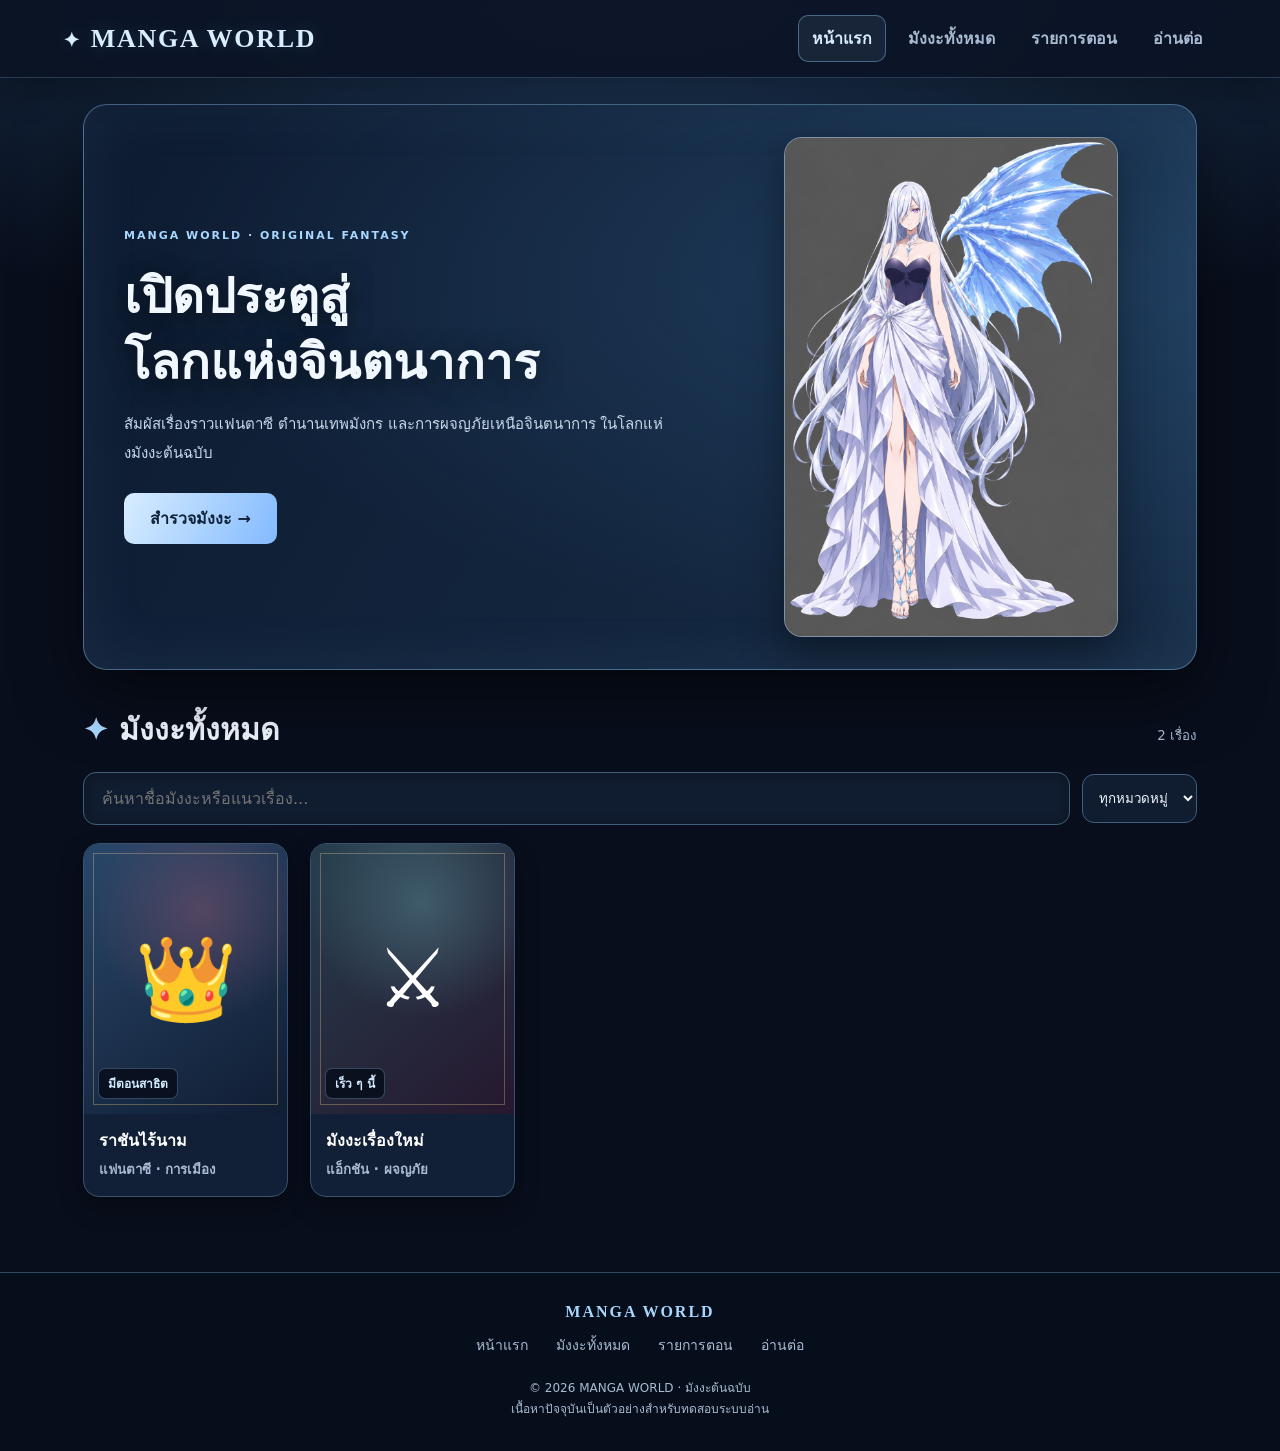
==== index.html @ 940ed39c "Apply ice dragon artwork and blue silver website theme" ====
<!doctype html>
<html lang="th"><head><meta charset="utf-8"><meta name="viewport" content="width=device-width, initial-scale=1"><meta name="theme-color" content="#080e1c"><meta name="description" content="MANGA WORLD — โลกแห่งมังงะต้นฉบับ อ่านมังงะแฟนตาซีออนไลน์"><title>MANGA WORLD | โลกแห่งมังงะ</title>
<style>
:root{color-scheme:dark;--bg:#080e1c;--surface:#111f34;--line:#344d68;--gold:#a8d7ff;--gold2:#6095cc;--text:#f0f7ff;--muted:#a9bbd1}*{box-sizing:border-box}html{scroll-behavior:smooth}body{margin:0;color:var(--text);font-family:system-ui,-apple-system,'Noto Sans Thai',sans-serif;background:radial-gradient(ellipse 90% 450px at 50% 0%,#213e60 0%,transparent 82%),var(--bg);min-height:100vh}button,input{font:inherit}button{cursor:pointer}button:disabled{opacity:.4;cursor:not-allowed;transform:none!important}button:focus-visible,input:focus-visible{outline:2px solid var(--gold);outline-offset:3px}.hide{display:none!important}
header{position:sticky;top:0;z-index:20;background:#0b1425ed;backdrop-filter:blur(18px);border-bottom:1px solid #698eb555;box-shadow:0 12px 32px #0005}header .inner{max-width:1190px;margin:auto;display:flex;align-items:center;justify-content:space-between;gap:12px;padding:15px 18px}.logo{color:#d9edff;font:900 clamp(19px,3vw,26px) Georgia,serif;letter-spacing:1.7px;white-space:nowrap;text-shadow:0 0 20px #80bdff33}.logo:before{content:'✦';font-size:.75em;margin-right:9px}header nav{display:flex;gap:8px}button,.btn{border:0;border-radius:10px;padding:11px 17px;font-weight:750;background:linear-gradient(115deg,#d8edff,#83baff);color:#10213a;transition:transform .2s,box-shadow .2s,border-color .2s}button:hover:not(:disabled){transform:translateY(-2px);box-shadow:0 9px 22px #0007}.secondary{background:#1a2c44;color:#e3f1ff;border:1px solid #466582}.ghost{background:transparent;color:#c9e8ff;border:1px solid #6c9cca}
main{max-width:1150px;margin:auto;padding:26px 18px 75px}.hero{position:relative;isolation:isolate;overflow:hidden;min-height:335px;border:1px solid #80b9ed66;border-radius:24px;padding:clamp(30px,6vw,70px);display:flex;flex-direction:column;align-items:flex-start;justify-content:center;background:radial-gradient(circle at 82% 40%,#467eae66,transparent 36%),linear-gradient(115deg,#0e1c30,#1b3450 65%,#0b1526);box-shadow:0 22px 65px #0008,inset 0 0 65px #91caff13;margin-bottom:36px}.hero:before{content:'ORIGINAL MANGA COLLECTION';font-size:11px;font-weight:850;letter-spacing:3px;color:var(--gold);margin-bottom:17px}.hero:after{content:'✧';position:absolute;right:7%;top:1%;font:300 clamp(160px,27vw,330px) Georgia,serif;color:#a7daff1b;z-index:-1}.hero h1{font:800 clamp(31px,5vw,51px)/1.25 Georgia,'Noto Serif Thai',serif;margin:0 0 14px;max-width:710px;text-shadow:0 4px 25px #0008}.hero p{max-width:550px;line-height:1.85;color:#c7d9ea;margin:0 0 22px}.hero button{padding:13px 26px}h2{font:750 clamp(23px,3vw,30px) Georgia,'Noto Serif Thai',serif;margin:0 0 19px}.section-heading:before{content:'✦';color:var(--gold);margin-right:11px}.muted,small{color:var(--muted)}.search{width:100%;padding:16px 18px;background:#101c2f;color:white;border:1px solid #405f7f;border-radius:13px;margin:0 0 24px;box-shadow:inset 0 1px 12px #0004}.search:focus{border-color:var(--gold)}.grid{display:grid;grid-template-columns:repeat(auto-fill,minmax(178px,1fr));gap:22px}.card{padding:0;text-align:left;background:#122037;border:1px solid #37536e;color:white;border-radius:16px;overflow:hidden;box-shadow:0 10px 25px #0005;transition:transform .22s,border-color .22s,box-shadow .22s}.card:hover{transform:translateY(-6px)!important;border-color:var(--gold);box-shadow:0 17px 38px #0009}.cover{aspect-ratio:3/4;position:relative;display:grid;place-items:center;background:radial-gradient(circle at 58% 25%,#85546e80,transparent 47%),linear-gradient(145deg,#29476a,#101d33);font-size:82px;overflow:hidden}.cover.alt{background:radial-gradient(circle at 55% 22%,#5b8b9777,transparent 48%),linear-gradient(140deg,#263e4d,#26182f)}.cover:after{content:'';position:absolute;inset:9px;border:1px solid #e9c88b55;pointer-events:none}.cover span{position:absolute;bottom:15px;left:14px;z-index:1;font-size:12px;background:#080e1cd9;color:#d0eaff;border:1px solid #89b9e055;padding:5px 9px;border-radius:7px}.card-info{padding:15px}.card-info b{display:block;margin-bottom:6px;font-size:16px;line-height:1.5}.card-info small{line-height:1.6}.back{margin-bottom:22px}.detail{display:grid;grid-template-columns:minmax(130px,240px) 1fr;gap:26px;align-items:start}.detail .cover{border-radius:16px;box-shadow:0 16px 40px #0008}.detail h1{font:800 clamp(23px,3vw,38px) Georgia,'Noto Serif Thai',serif;color:#d0eaff;margin:0 0 12px}.detail p{line-height:1.8}.chapters{margin-top:35px}.chapter{width:100%;display:flex;justify-content:space-between;align-items:center;text-align:left;gap:10px;padding:17px 19px;margin:10px 0;border:1px solid #385573;border-radius:12px;background:#132239;color:var(--text)}.chapter:hover{border-color:var(--gold);background:#203957}.reader-head{display:flex;gap:10px;align-items:center;justify-content:space-between;flex-wrap:wrap}.reader-head h1{font-size:clamp(18px,3vw,24px);margin:0}.reader-controls{display:flex;flex-wrap:wrap;gap:9px;margin:18px 0}.reader-controls button{flex:1;min-width:130px}.reader-controls button.active{background:linear-gradient(115deg,#d8edff,#83baff);color:#10213a}.reader-controls button:not(.active){background:#1b304c;color:#deeeff}.page-art{background:white;color:#16141c;max-width:720px;margin:12px auto;min-height:420px;aspect-ratio:3/4;position:relative;overflow:hidden;border-radius:3px;display:flex;flex-direction:column;justify-content:space-between;padding:22px;box-shadow:0 8px 24px #0007}.page-art .top{font-size:clamp(18px,4vw,31px);font-weight:900;border-bottom:5px solid #17141c;padding-bottom:10px}.page-art .scene{flex:1;margin:16px 0;border:5px solid #171720;background:repeating-linear-gradient(130deg,#f3f3f3,#f3f3f3 12px,#e7e7e7 13px,#e7e7e7 15px);display:grid;place-items:center;position:relative}.scene .symbol{font-size:clamp(75px,23vw,155px);filter:grayscale(1)}.bubble{background:white;border:3px solid #111;border-radius:50%;padding:12px 18px;text-align:center;max-width:85%;font-size:clamp(14px,3vw,20px);font-weight:700}.page-art .bottom{display:flex;justify-content:space-between;font-size:13px;font-weight:700}.page-nav{display:flex;gap:10px;justify-content:center;margin:18px auto;max-width:720px}.page-nav button{flex:1}.notice{background:#1c304b;border-left:3px solid var(--gold);padding:13px;border-radius:6px;margin:15px 0}.ad{border:1px dashed #3d5b7a;border-radius:12px;color:var(--muted);text-align:center;padding:23px;margin:35px 0;background:#0e1a2b}.empty{padding:28px;text-align:center;color:var(--muted)}footer{text-align:center;color:var(--muted);padding:30px 16px;border-top:1px solid #304963;background:#070e1b}
@media(max-width:600px){header .inner{padding:12px}.logo{letter-spacing:.3px}.logo:before{margin-right:4px}header nav{gap:5px}header nav button{padding:8px;font-size:12px}main{padding:18px 12px 55px}.hero{min-height:280px;padding:28px 22px;margin-bottom:29px}.hero:after{right:-7%;top:19%;font-size:180px}.grid{grid-template-columns:repeat(2,minmax(0,1fr));gap:12px}.cover{font-size:67px}.card-info{padding:11px}.detail{grid-template-columns:120px 1fr;gap:14px}.page-art{padding:13px;min-height:350px}.page-art .scene{margin:12px 0}.page-art .bottom{font-size:10px}}@media(max-width:360px){.logo{font-size:16px}header nav button{font-size:11px;padding:7px}.detail{grid-template-columns:100px 1fr}}

/* Navigation and browsing */
a{color:inherit}a:focus-visible,select:focus-visible{outline:2px solid var(--gold);outline-offset:4px}
.logo{text-decoration:none}.menu-toggle{display:none}.primary-nav button{background:transparent;color:var(--muted);border:1px solid transparent;padding:10px 13px;white-space:nowrap}.primary-nav button[aria-current="page"]{background:#a8d7ff15;border-color:#7eb4df77;color:#d9edff}.primary-nav button:hover{color:var(--text)}.nav-icon{margin-right:6px}.page-intro{margin:12px 0 26px}.eyebrow{font-size:11px;letter-spacing:2px;color:var(--gold);font-weight:800;text-transform:uppercase}.page-intro h1{font-size:clamp(28px,5vw,40px);margin:10px 0}.page-intro p{color:var(--muted);line-height:1.8}.browse-tools{display:flex;gap:12px;align-items:center;margin-bottom:18px}.browse-tools .search{margin:0;flex:1;min-width:0}.genre-select{padding:15px 12px;border-radius:12px;border:1px solid #405f7f;background:#101c2f;color:var(--text);max-width:45%}.library-heading{display:flex;justify-content:space-between;align-items:baseline;gap:12px}.library-heading small{white-space:nowrap}.section-note{color:var(--muted);line-height:1.8;margin-top:-7px;margin-bottom:22px}.reading-list,.episode-list{display:grid;gap:14px}.episode-row{display:flex;align-items:center;justify-content:space-between;gap:16px;width:100%;text-align:left;padding:20px;background:var(--surface);border:1px solid var(--line);color:var(--text)}.episode-row b,.episode-row small{display:block;line-height:1.7}.episode-row small{font-weight:400;margin-top:3px}.episode-row .arrow{color:var(--gold);flex-shrink:0}.reading-card{display:grid;grid-template-columns:90px 1fr;gap:18px;padding:18px;background:var(--surface);border:1px solid var(--line);border-radius:16px}.reading-card .cover{border-radius:9px;font-size:38px}.reading-card .cover span{display:none}.reading-card h2{font-family:inherit;font-size:18px;margin:0 0 6px}.reading-card p{font-size:14px;line-height:1.7;color:var(--muted);margin:0 0 12px}.empty-state{text-align:center;border:1px dashed var(--line);border-radius:20px;padding:50px 22px;background:#111f3466}.empty-state .empty-icon{font-size:36px;color:var(--gold)}.empty-state h2{margin:18px 0 10px;font-family:inherit;font-size:22px}.empty-state p{color:var(--muted);line-height:1.8;margin-bottom:24px}.hero.image-theme{background-size:cover;background-position:center}.hero.image-theme:after{display:none}#library{scroll-margin-top:100px}.footer-brand{font-family:Georgia,serif;font-weight:900;letter-spacing:2px;color:var(--gold);margin-bottom:9px}.footer-links{display:flex;flex-wrap:wrap;justify-content:center;gap:8px 20px;margin-bottom:18px}.footer-links button{border:0;background:none;padding:4px;color:var(--muted);font-size:14px;font-weight:500}.footer-links button:hover{color:var(--gold);box-shadow:none;transform:none}.footer-note{font-size:12px;line-height:1.8}
@media(max-width:700px){header .inner{flex-wrap:wrap;padding:12px 16px;gap:12px}.menu-toggle{display:block;padding:9px 12px}.primary-nav{display:none;width:100%;grid-template-columns:repeat(2,minmax(0,1fr));gap:7px;padding-top:10px;border-top:1px solid #344d6866}.primary-nav.is-open{display:grid}.primary-nav button{text-align:left;padding:12px;font-size:14px}.browse-tools{flex-direction:column;align-items:stretch}.genre-select{max-width:100%;width:100%}.episode-row{padding:16px}.reading-card{grid-template-columns:75px 1fr;gap:13px;padding:14px}.library-heading h2{font-size:23px}.logo{font-size:21px}}
@media(prefers-reduced-motion:reduce){html{scroll-behavior:auto}*{transition:none!important}}


/* Original ice-dragon artwork, displayed in full without cropping. */
.hero.ice-hero{display:grid;grid-template-columns:minmax(0,1fr) minmax(240px,.72fr);gap:clamp(20px,4vw,54px);padding:32px 40px;min-height:550px;align-items:center;background:radial-gradient(ellipse at 85% 30%,#37699a55,transparent 65%),linear-gradient(120deg,#0d1b30,#172d47);border-color:#88b9e077}.hero.ice-hero:before,.hero.ice-hero:after{display:none}.hero-copy{min-width:0}.hero-kicker{display:block;font-size:11px;letter-spacing:2px;font-weight:800;color:var(--gold);margin-bottom:22px}.ice-hero h1{font-size:clamp(32px,4vw,49px);line-height:1.35}.ice-hero p{font-size:15px;line-height:1.9;margin-bottom:26px}.hero-art{margin:0;justify-self:center;width:min(100%,334px);border-radius:18px;overflow:hidden;background:#595959;border:1px solid #adcff377;box-shadow:0 18px 45px #0006}.hero-art img{display:block;width:100%;height:auto;object-fit:contain}.primary-nav button[aria-current="page"]{color:#d9edff;background:#a8d7ff15;border-color:#7eb4df77}
@media(max-width:700px){.hero.ice-hero{grid-template-columns:minmax(0,1fr);padding:24px 20px;gap:26px;min-height:0}.hero-art{width:min(100%,260px);grid-row:1}.hero-copy{padding:0 2px 8px}.hero-kicker{margin-bottom:15px;font-size:10px;letter-spacing:1.6px}.ice-hero h1{font-size:32px}.ice-hero p{font-size:14px}.ice-hero button{width:100%}}

</style></head><body><header><div class="inner"><a class="logo" href="#home" onclick="event.preventDefault();goHome()" aria-label="MANGA WORLD หน้าแรก">MANGA WORLD</a><button class="secondary menu-toggle" id="menuToggle" aria-controls="primaryNav" aria-expanded="false" onclick="toggleMenu()">☰ เมนู</button><nav class="primary-nav" id="primaryNav" aria-label="เมนูหลัก"><button data-view="home" onclick="goHome()">หน้าแรก</button><button data-view="library" onclick="goHome(true)">มังงะทั้งหมด</button><button data-view="chapters" onclick="showSection('chapters')">รายการตอน</button><button data-view="continue" onclick="showSection('continue')">อ่านต่อ</button></nav></div></header><main id="app"></main><footer><div class="footer-brand">MANGA WORLD</div><div class="footer-links"><button onclick="goHome()">หน้าแรก</button><button onclick="goHome(true)">มังงะทั้งหมด</button><button onclick="showSection('chapters')">รายการตอน</button><button onclick="showSection('continue')">อ่านต่อ</button></div><div class="footer-note">© 2026 MANGA WORLD · มังงะต้นฉบับ<br>เนื้อหาปัจจุบันเป็นตัวอย่างสำหรับทดสอบระบบอ่าน</div></footer>
<script>

'use strict';
const books=[{id:'nameless',title:'ราชันไร้นาม',genre:'แฟนตาซี · การเมือง',icon:'👑',desc:'มหากาพย์แฟนตาซีของราชันผู้วางหมากจากเงามืด (เนื้อหาตัวอย่างเพื่อทดสอบระบบอ่าน)',chapters:[{name:'ตอนที่ 1 — จุดเริ่มต้น',pages:['ประตูสู่โลกใบใหม่','เงาของราชัน','หมากตัวแรก','เรื่องราวกำลังจะเริ่มต้น']},{name:'ตอนที่ 2 — เส้นทางแห่งราชัน',pages:['การเดินทาง','พันธมิตรใหม่','ความลับที่ถูกซ่อน','โปรดติดตามตอนต่อไป']}]},{id:'new',title:'มังงะเรื่องใหม่',genre:'แอ็กชัน · ผจญภัย',icon:'⚔️',desc:'พื้นที่สำหรับมังงะต้นฉบับเรื่องต่อไป',chapters:[]}];
// ใส่พาธภาพแบนเนอร์ที่อัปโหลดไว้ใน repository เพื่อเปลี่ยนธีมให้ทุกคนเห็น
const SITE_THEME={heroImage:''};
function readSaved(key,fallback=null){try{const value=localStorage.getItem(key);return value?JSON.parse(value):fallback}catch(e){return fallback}}
function writeSaved(key,value){try{localStorage.setItem(key,JSON.stringify(value))}catch(e){}}
let current={view:'home',book:null,chapter:0,page:0,mode:(()=>{try{return localStorage.getItem('mw_mode')==='page'?'page':'scroll'}catch(e){return 'scroll'}})()};
const app=document.getElementById('app');
function esc(s){return String(s).replace(/[&<>"']/g,c=>({'&':'&amp;','<':'&lt;','>':'&gt;','"':'&quot;',"'":'&#39;'}[c]))}
function cover(b){return `<div class="cover ${b.id==='new'?'alt':''}">${b.icon}<span>${b.chapters.length?'มีตอนสาธิต':'เร็ว ๆ นี้'}</span></div>`}
function toggleMenu(){const open=document.getElementById('primaryNav').classList.toggle('is-open');document.getElementById('menuToggle').setAttribute('aria-expanded',String(open))}
function syncNav(){document.getElementById('primaryNav').classList.remove('is-open');document.getElementById('menuToggle').setAttribute('aria-expanded','false');document.querySelectorAll('[data-view]').forEach(el=>{const active=el.dataset.view===current.view;if(active)el.setAttribute('aria-current','page');else el.removeAttribute('aria-current')})}
document.addEventListener('keydown',e=>{if(e.key==='Escape'){document.getElementById('primaryNav').classList.remove('is-open');document.getElementById('menuToggle').setAttribute('aria-expanded','false')}});
function goHome(library=false){showSection(library?'library':'home')}
function showSection(view){current.view=view;render();window.scrollTo(0,0)}
function openBook(id){const book=books.find(b=>b.id===id);if(!book)return;current.book=book;showSection('detail')}
function openChapter(i){if(!current.book?.chapters[i])return;current.chapter=i;current.page=0;const saved=readSaved('mw_progress_'+current.book.id+'_'+i);if(saved&&Number.isInteger(saved.page))current.page=Math.max(0,Math.min(saved.page,current.book.chapters[i].pages.length-1));saveProgress();showSection('reader')}
function setMode(mode){current.mode=mode;try{localStorage.setItem('mw_mode',mode)}catch(e){}render()}
function saveProgress(){if(!current.book)return;writeSaved('mw_progress_'+current.book.id+'_'+current.chapter,{page:current.page});let history=readSaved('mw_history',[]);if(!Array.isArray(history))history=[];history=history.filter(x=>x&&x.bookId!==current.book.id);history.unshift({bookId:current.book.id,chapter:current.chapter,page:current.page,updatedAt:Date.now()});writeSaved('mw_history',history.slice(0,30))}
function movePage(delta){const n=current.book.chapters[current.chapter].pages.length;current.page=Math.max(0,Math.min(n-1,current.page+delta));saveProgress();render();document.getElementById('art')?.scrollIntoView({behavior:'smooth',block:'start'})}
function pageMarkup(label,i,n){return `<article class="page-art" aria-label="หน้าที่ ${i+1}"><div class="top">${esc(current.book.title)}</div><div class="scene"><span class="symbol">${current.book.icon}</span><div class="bubble">${esc(label)}</div></div><div class="bottom"><span>ภาพสาธิต — ยังไม่ใช่ภาพมังงะจริง</span><span>${i+1} / ${n}</span></div></article>`}
function libraryMarkup(){return `<section id="library"><div class="library-heading"><h2 class="section-heading">มังงะทั้งหมด</h2><small id="resultCount" role="status">${books.length} เรื่อง</small></div><div class="browse-tools"><input class="search" id="search" placeholder="ค้นหาชื่อมังงะหรือแนวเรื่อง..." aria-label="ค้นหามังงะ" oninput="filterBooks()"><select class="genre-select" id="genre" aria-label="เลือกหมวดหมู่" onchange="filterBooks()"><option value="">ทุกหมวดหมู่</option value="แฟนตาซี">แฟนตาซี</option><option value="การเมือง">การเมือง</option><option value="แอ็กชัน">แอ็กชัน</option><option value="ผจญภัย">ผจญภัย</option></select></div><div class="grid" id="bookGrid">${books.map(b=>`<button class="card" data-search="${esc((b.title+' '+b.genre).toLowerCase())}" data-genre="${esc(b.genre)}" onclick="openBook('${b.id}')">${cover(b)}<div class="card-info"><b>${esc(b.title)}</b><small>${esc(b.genre)}</small></div></button>`).join('')}</div><p class="empty hide" id="noBooks" role="status">ไม่พบมังงะที่ตรงกับการค้นหา ลองเปลี่ยนคำค้นหรือหมวดหมู่</p></section>`}
function intro(label,title,desc){return `<div class="page-intro"><span class="eyebrow">${label}</span><h1>${title}</h1><p>${desc}</p></div>`}
function applyHeroTheme(){if(!SITE_THEME.heroImage)return;try{const url=new URL(SITE_THEME.heroImage,location.href);if(!['http:','https:'].includes(url.protocol)||url.username||url.password)return;const hero=document.querySelector('.hero');if(hero){hero.classList.add('image-theme');hero.style.backgroundImage='linear-gradient(90deg,rgba(11,9,20,.95),rgba(11,9,20,.5)),url('+JSON.stringify(url.href)+')'}}catch(e){}}
function render(){syncNav();
if(current.view==='home'){app.innerHTML=`<section class="hero ice-hero"><div class="hero-copy"><span class="hero-kicker">MANGA WORLD · ORIGINAL FANTASY</span><h1>เปิดประตูสู่<br>โลกแห่งจินตนาการ</h1><p>สัมผัสเรื่องราวแฟนตาซี ตำนานเทพมังกร และการผจญภัยเหนือจินตนาการ ในโลกแห่งมังงะต้นฉบับ</p><button onclick="goHome(true)">สำรวจมังงะ →</button></div><figure class="hero-art"><img src="ice-dragon-theme.png" alt="ตัวละครหญิงผมเงินในชุดสีขาว พร้อมปีกมังกรสีฟ้าน้ำแข็ง" width="1025" height="1536" fetchpriority="high" decoding="async"></figure></section>${libraryMarkup()}`;applyHeroTheme();return}
if(current.view==='library'){app.innerHTML=intro('MANGA COLLECTION','ค้นพบเรื่องราวที่คุณชอบ','เลือกมังงะจากชื่อเรื่องหรือหมวดหมู่ แล้วเปิดดูรายชื่อตอนเพื่อเริ่มอ่าน')+libraryMarkup();return}
if(current.view==='chapters'){app.innerHTML=intro('CHAPTER DIRECTORY','รายการตอน','รวมตอนที่เปิดให้อ่าน แยกตามเรื่อง · ตอนปัจจุบันเป็นเนื้อหาสาธิต')+`<div class="episode-list">${books.filter(b=>b.chapters.length).map(b=>`<section><h2 class="section-heading">${esc(b.title)}</h2>${b.chapters.map((c,i)=>`<button class="episode-row" onclick="openBook('${b.id}');openChapter(${i})"><span><b>${esc(c.name)}</b><small>${c.pages.length} หน้า · ตอนสาธิต</small></span><span class="arrow">อ่าน ›</span></button>`).join('')}</section>`).join('')||'<p class="empty">ยังไม่มีตอนให้อ่าน</p>'}</div>`;return}
if(current.view==='continue'){let history=readSaved('mw_history',[]);if(!Array.isArray(history))history=[];const entries=history.filter(x=>x&&books.some(b=>b.id===x.bookId&&Number.isInteger(x.chapter)&&b.chapters[x.chapter]));app.innerHTML=intro('YOUR READING','อ่านต่อจากครั้งก่อน','ประวัติการอ่านบันทึกไว้ในเบราว์เซอร์และอุปกรณ์นี้')+(entries.length?`<div class="reading-list">${entries.map(x=>{const b=books.find(b=>b.id===x.bookId),c=b.chapters[x.chapter];return `<article class="reading-card">${cover(b)}<div><h2>${esc(b.title)}</h2><p>${esc(c.name)}<br>เปิดอ่านล่าสุด${current.mode==='page'?' · หน้า '+(Math.max(0,Math.min(Number(x.page)||0,c.pages.length-1))+1):''}</p><button onclick="openBook('${b.id}');openChapter(${x.chapter})">อ่านต่อ →</button></div></article>`}).join('')}</div>`:`<div class="empty-state"><div class="empty-icon">◇</div><h2>เริ่มเรื่องแรกของคุณ</h2><p>เมื่อเปิดอ่านมังงะ เรื่องที่อ่านจะปรากฏที่นี่<br>เพื่อกลับมาอ่านต่อได้สะดวก</p><button onclick="goHome(true)">เลือกมังงะให้อ่าน</button></div>`);return}
let b=current.book;if(current.view==='detail'){app.innerHTML=`<button class="ghost back" onclick="goHome()">← กลับหน้าแรก</button><section class="detail">${cover(b)}<div><h1>${esc(b.title)}</h1><p class="muted">${esc(b.genre)}</p><p>${esc(b.desc)}</p><p>${b.chapters.length} ตอน</p>${b.chapters.length?'<button onclick="openChapter(0)">เริ่มอ่านตอนที่ 1</button>':''}</div></section><section class="chapters"><h2 class="section-heading">รายชื่อตอน</h2>${b.chapters.length?b.chapters.map((c,i)=>`<button class="chapter" onclick="openChapter(${i})"><span>${esc(c.name)}</span><span>อ่าน ›</span></button>`).join(''):'<p class="notice">เรื่องนี้ยังไม่มีตอนให้อ่าน</p>'}</section>`;return}let c=b.chapters[current.chapter],n=c.pages.length;app.innerHTML=`<button class="ghost back" onclick="openBook('${b.id}')">← กลับรายชื่อตอน</button><div class="reader-head"><h1>${esc(b.title)} · ${esc(c.name)}</h1><span class="muted">${n} หน้า</span></div><div class="notice">ภาพในตอนนี้เป็นหน้าตัวอย่างเพื่อทดสอบระบบอ่าน ยังไม่ใช่มังงะที่วาดเสร็จแล้ว</div><div class="reader-controls"><button class="${current.mode==='scroll'?'active':''}" onclick="setMode('scroll')">↕ เลื่อนอ่าน</button><button class="${current.mode==='page'?'active':''}" onclick="setMode('page')">⇦ เปลี่ยนหน้า (ขวาไปซ้าย)</button></div><div id="art">${current.mode==='scroll'?c.pages.map((p,i)=>pageMarkup(p,i,n)).join(''):pageMarkup(c.pages[current.page],current.page,n)}</div>${current.mode==='page'?`<div class="page-nav"><button class="secondary" onclick="movePage(-1)" ${current.page===0?'disabled':''}>หน้าก่อนหน้า →</button><button onclick="movePage(1)" ${current.page===n-1?'disabled':''}>← หน้าถัดไป</button></div><p class="muted" style="text-align:center">หน้า ${current.page+1} จาก ${n} · จำหน้าที่อ่านค้างไว้ในเครื่องนี้</p>`:''}<div class="page-nav"><button class="secondary" onclick="openBook('${b.id}')">รายชื่อตอน</button><button onclick="nextChapter()" ${current.chapter+1>=b.chapters.length?'disabled':''}>ตอนถัดไป →</button></div>`}
function filterBooks(){const q=document.getElementById('search').value.trim().toLowerCase(),genre=document.getElementById('genre').value;let count=0;document.querySelectorAll('.card').forEach(el=>{const ok=el.dataset.search.includes(q)&&el.dataset.genre.includes(genre);el.classList.toggle('hide',!ok);if(ok)count++});document.getElementById('noBooks').classList.toggle('hide',count!==0);document.getElementById('resultCount').textContent=count+' เรื่อง'}
function nextChapter(){if(current.chapter+1<current.book.chapters.length)openChapter(current.chapter+1)}
render();
</script></body></html>
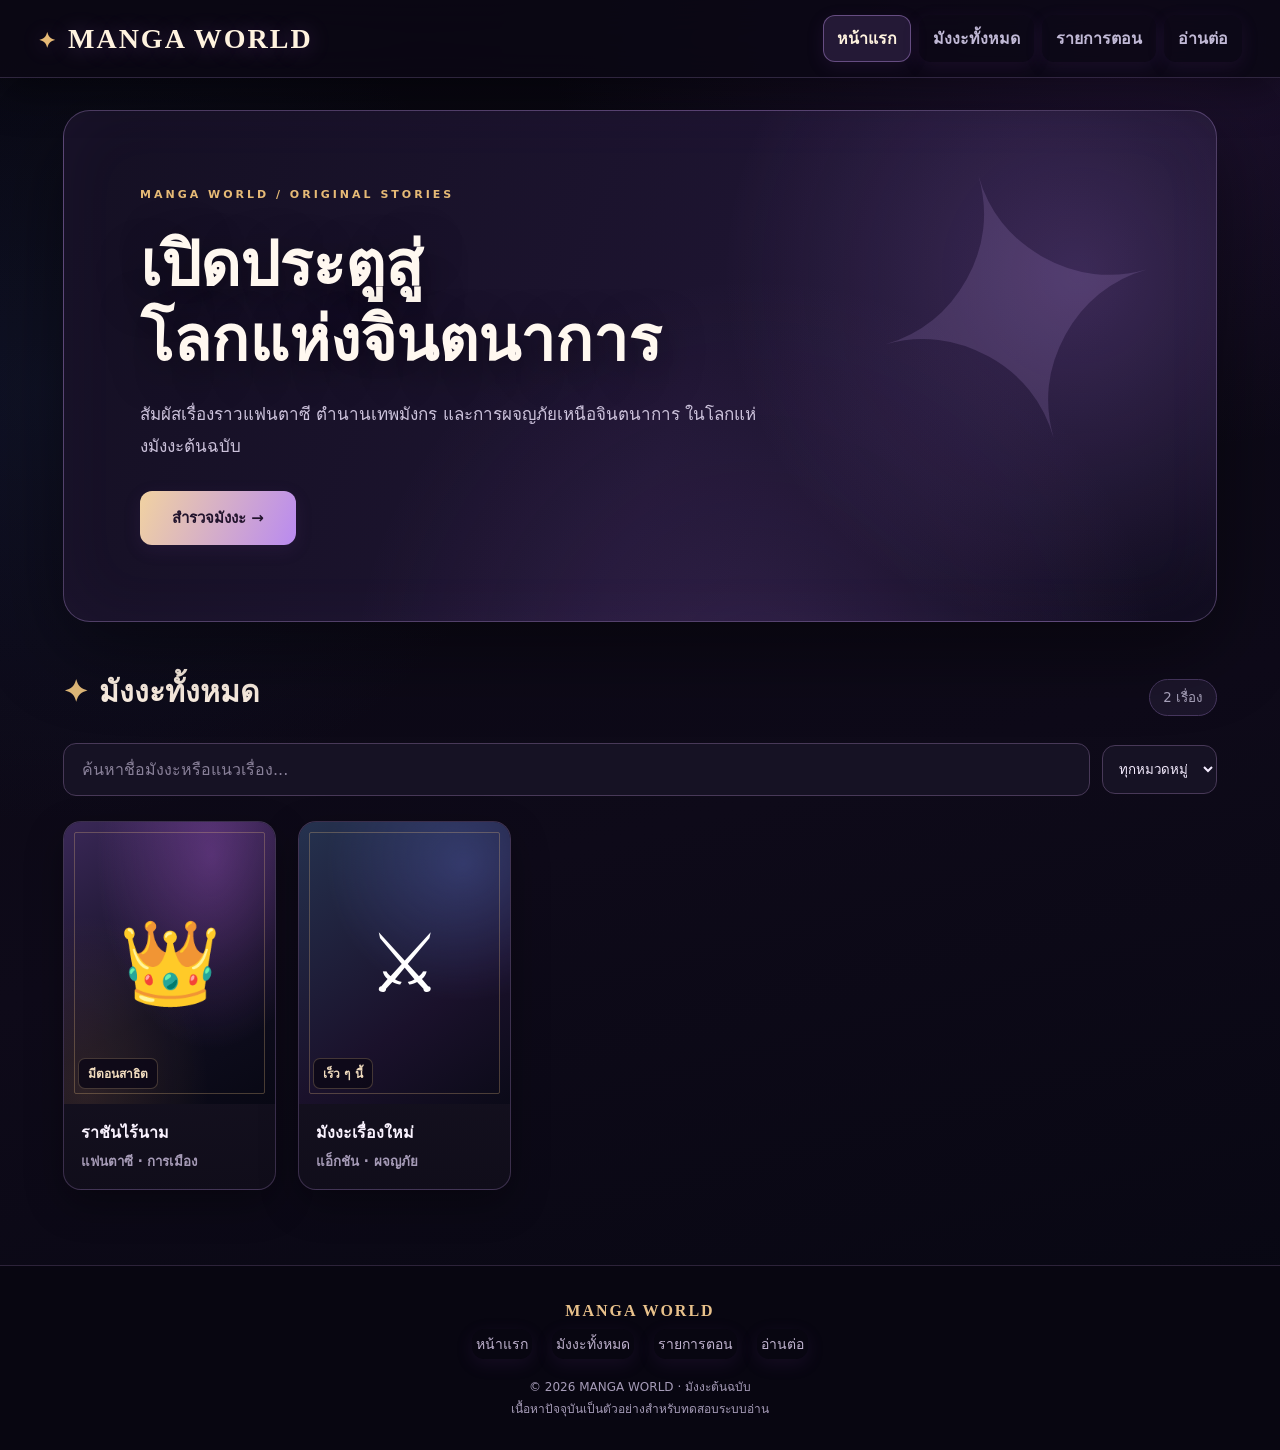
==== commit ac4ebeac: "Apply MANGA WORLD Nightfall visual theme" ====
--- a/index.html
+++ b/index.html
@@ -17,7 +17,9 @@
 .hero.ice-hero{display:grid;grid-template-columns:minmax(0,1fr) minmax(240px,.72fr);gap:clamp(20px,4vw,54px);padding:32px 40px;min-height:550px;align-items:center;background:radial-gradient(ellipse at 85% 30%,#37699a55,transparent 65%),linear-gradient(120deg,#0d1b30,#172d47);border-color:#88b9e077}.hero.ice-hero:before,.hero.ice-hero:after{display:none}.hero-copy{min-width:0}.hero-kicker{display:block;font-size:11px;letter-spacing:2px;font-weight:800;color:var(--gold);margin-bottom:22px}.ice-hero h1{font-size:clamp(32px,4vw,49px);line-height:1.35}.ice-hero p{font-size:15px;line-height:1.9;margin-bottom:26px}.hero-art{margin:0;justify-self:center;width:min(100%,334px);border-radius:18px;overflow:hidden;background:#595959;border:1px solid #adcff377;box-shadow:0 18px 45px #0006}.hero-art img{display:block;width:100%;height:auto;object-fit:contain}.primary-nav button[aria-current="page"]{color:#d9edff;background:#a8d7ff15;border-color:#7eb4df77}
 @media(max-width:700px){.hero.ice-hero{grid-template-columns:minmax(0,1fr);padding:24px 20px;gap:26px;min-height:0}.hero-art{width:min(100%,260px);grid-row:1}.hero-copy{padding:0 2px 8px}.hero-kicker{margin-bottom:15px;font-size:10px;letter-spacing:1.6px}.ice-hero h1{font-size:32px}.ice-hero p{font-size:14px}.ice-hero button{width:100%}}
 
-</style></head><body><header><div class="inner"><a class="logo" href="#home" onclick="event.preventDefault();goHome()" aria-label="MANGA WORLD หน้าแรก">MANGA WORLD</a><button class="secondary menu-toggle" id="menuToggle" aria-controls="primaryNav" aria-expanded="false" onclick="toggleMenu()">☰ เมนู</button><nav class="primary-nav" id="primaryNav" aria-label="เมนูหลัก"><button data-view="home" onclick="goHome()">หน้าแรก</button><button data-view="library" onclick="goHome(true)">มังงะทั้งหมด</button><button data-view="chapters" onclick="showSection('chapters')">รายการตอน</button><button data-view="continue" onclick="showSection('continue')">อ่านต่อ</button></nav></div></header><main id="app"></main><footer><div class="footer-brand">MANGA WORLD</div><div class="footer-links"><button onclick="goHome()">หน้าแรก</button><button onclick="goHome(true)">มังงะทั้งหมด</button><button onclick="showSection('chapters')">รายการตอน</button><button onclick="showSection('continue')">อ่านต่อ</button></div><div class="footer-note">© 2026 MANGA WORLD · มังงะต้นฉบับ<br>เนื้อหาปัจจุบันเป็นตัวอย่างสำหรับทดสอบระบบอ่าน</div></footer>
+</style>
+<link rel="stylesheet" href="manga-world-nightfall.css">
+</head><body><header><div class="inner"><a class="logo" href="#home" onclick="event.preventDefault();goHome()" aria-label="MANGA WORLD หน้าแรก">MANGA WORLD</a><button class="secondary menu-toggle" id="menuToggle" aria-controls="primaryNav" aria-expanded="false" onclick="toggleMenu()">☰ เมนู</button><nav class="primary-nav" id="primaryNav" aria-label="เมนูหลัก"><button data-view="home" onclick="goHome()">หน้าแรก</button><button data-view="library" onclick="goHome(true)">มังงะทั้งหมด</button><button data-view="chapters" onclick="showSection('chapters')">รายการตอน</button><button data-view="continue" onclick="showSection('continue')">อ่านต่อ</button></nav></div></header><main id="app"></main><footer><div class="footer-brand">MANGA WORLD</div><div class="footer-links"><button onclick="goHome()">หน้าแรก</button><button onclick="goHome(true)">มังงะทั้งหมด</button><button onclick="showSection('chapters')">รายการตอน</button><button onclick="showSection('continue')">อ่านต่อ</button></div><div class="footer-note">© 2026 MANGA WORLD · มังงะต้นฉบับ<br>เนื้อหาปัจจุบันเป็นตัวอย่างสำหรับทดสอบระบบอ่าน</div></footer>
 <script>
 
 'use strict';
--- a/manga-world-nightfall.css
+++ b/manga-world-nightfall.css
@@ -0,0 +1,215 @@
+/* MANGA WORLD — Nightfall Edition
+   Non-destructive visual overhaul for the existing index.html.
+   Place <link rel="stylesheet" href="manga-world-nightfall.css">
+   AFTER the existing </style> tag in <head>.
+   Keeps existing JS, menu, search, chapter reader, and progress tracking.
+*/
+:root {
+  --bg:#080710;
+  --surface:#151122;
+  --line:#383049;
+  --gold:#e3bb7a;
+  --gold2:#b990ff;
+  --text:#f7f3ff;
+  --muted:#aca6bf;
+}
+html {scroll-behavior:smooth}
+body {
+  background:
+    radial-gradient(ellipse 760px 540px at 88% 3%,rgba(123,59,180,.18),transparent 76%),
+    radial-gradient(ellipse 700px 600px at 3% 27%,rgba(40,66,125,.16),transparent 72%),
+    linear-gradient(165deg,#080710,#0e0a19 56%,#070712);
+  color:var(--text);
+}
+::selection {background:#c89aff;color:#140b22}
+header {
+  background:rgba(11,8,20,.86);
+  border-bottom:1px solid rgba(213,176,255,.18);
+  box-shadow:0 10px 46px rgba(0,0,0,.45);
+  -webkit-backdrop-filter:blur(20px);
+  backdrop-filter:blur(20px);
+}
+header .inner{max-width:1240px; min-height:75px}
+.logo{
+  color:#fff3df;
+  font-family:Georgia,'Noto Serif Thai',serif;
+  font-size:clamp(19px,3vw,28px);
+  letter-spacing:2px;
+  text-shadow:0 2px 22px rgba(209,145,255,.27);
+}
+.logo:before{content:'✦';color:#e6ba76;margin-right:10px}
+.primary-nav button {
+  background:transparent;
+  color:#c1b9d6;
+  border:1px solid transparent;
+  border-radius:12px;
+  font-weight:650;
+}
+.primary-nav button:hover{color:#fff; background:rgba(202,154,255,.09)}
+.primary-nav button[aria-current="page"]{
+  background:rgba(190,134,255,.14);
+  border-color:rgba(209,163,255,.38);
+  color:#fff3df;
+}
+main{max-width:1190px;padding-top:32px}
+button,.btn{
+  border-radius:12px;
+  background:linear-gradient(112deg,#f1d2a1,#b98af0);
+  color:#21132c;
+  box-shadow:0 5px 18px rgba(113,62,155,.13);
+}
+button:hover:not(:disabled){box-shadow:0 11px 28px rgba(120,73,169,.28)}
+.secondary{background:#241c36;color:#f3eaff;border:1px solid #62517e}
+.ghost{background:transparent;color:#ead4ff;border:1px solid #7b629c}
+.hero.ice-hero{
+  position:relative;
+  display:flex;
+  flex-direction:column;
+  align-items:flex-start;
+  justify-content:center;
+  grid-template-columns:none;
+  gap:0;
+  min-height:410px;
+  padding:clamp(35px,6.2vw,76px);
+  border-radius:27px;
+  border:1px solid rgba(209,168,247,.31);
+  background:
+    radial-gradient(circle at 88% 32%,rgba(185,126,247,.24),transparent 33%),
+    radial-gradient(circle at 60% 112%,rgba(151,97,200,.17),transparent 45%),
+    linear-gradient(110deg,#151024 4%,#1d1430 54%,#0e0b1c 100%);
+  box-shadow:0 27px 80px rgba(0,0,0,.42),inset 0 0 70px rgba(190,133,252,.035);
+  overflow:hidden;
+}
+.hero.ice-hero:before{
+  content:"MANGA WORLD  /  ORIGINAL STORIES";
+  display:block;
+  margin:0 0 24px;
+  color:#e6ba76;
+  font:750 11px/1.5 system-ui,sans-serif;
+  letter-spacing:3px;
+}
+.hero.ice-hero:after{
+  content:"✦";
+  display:block;
+  position:absolute;
+  top:5%;right:4%;
+  color:rgba(214,177,255,.15);
+  font:300 clamp(210px,30vw,360px)/1 Georgia,serif;
+  pointer-events:none;
+  z-index:-1;
+  transform:rotate(-16deg);
+}
+.hero-art{display:none!important} /* Removes winged heroine artwork from hero */
+.hero-copy{position:relative;z-index:1;max-width:790px;min-width:0}
+.hero-kicker{display:none}
+.ice-hero h1,.hero h1{
+  font-family:Georgia,'Noto Serif Thai',serif;
+  font-size:clamp(36px,5.3vw,62px);
+  line-height:1.22;
+  color:#fff8f0;
+  text-shadow:0 10px 40px rgba(0,0,0,.55);
+  margin:0 0 19px;
+}
+.ice-hero p,.hero p{
+  color:#ccc2db;
+  font-size:clamp(14px,1.6vw,17px);
+  line-height:1.9;
+  max-width:630px;
+  margin-bottom:29px;
+}
+.hero button{padding:15px 32px;font-size:15px;font-weight:800}
+.hero button:hover{transform:translateY(-3px)}
+h2,.section-heading{color:#fff2e5}
+.section-heading:before{content:'✦';color:#e3bb7a}
+.library-heading{padding:10px 0 9px}
+.library-heading small,#resultCount{
+  background:rgba(194,160,245,.08);
+  border:1px solid #47375f;
+  border-radius:999px;
+  padding:7px 13px;
+}
+.browse-tools{margin-bottom:25px}
+.search,.genre-select{
+  background:#161224;
+  border:1px solid #483958;
+  color:#f5ecff;
+  border-radius:13px;
+  box-shadow:none;
+}
+.search::placeholder{color:#898099}
+.search:focus,.genre-select:focus{
+  border-color:#bf92f3;
+  outline:2px solid rgba(188,143,246,.2);
+  outline-offset:0;
+}
+.grid{gap:22px}
+.card{
+  border-radius:18px;
+  background:linear-gradient(175deg,#1c1729,#100d1a);
+  border:1px solid rgba(184,142,219,.25);
+  box-shadow:0 14px 38px rgba(0,0,0,.32);
+}
+.card:hover{
+  transform:translateY(-7px)!important;
+  border-color:rgba(230,188,119,.8);
+  box-shadow:0 24px 42px rgba(0,0,0,.58),0 0 0 1px rgba(230,188,119,.09);
+}
+.cover{
+  background:
+    radial-gradient(ellipse at 70% 12%,rgba(176,91,216,.36),transparent 55%),
+    radial-gradient(ellipse at 10% 95%,rgba(205,140,83,.16),transparent 46%),
+    linear-gradient(150deg,#3a2857,#100e20 60%,#080814);
+}
+.cover.alt{
+  background:
+    radial-gradient(circle at 78% 15%,rgba(91,107,198,.35),transparent 47%),
+    linear-gradient(145deg,#25324f,#1a112b 65%,#0b0a18);
+}
+.cover:after{
+  inset:10px;
+  border:1px solid rgba(236,193,130,.28);
+  border-radius:2px;
+}
+.cover span{
+  background:rgba(13,9,23,.88);
+  color:#f0dbbe;
+  border:1px solid rgba(232,193,139,.25);
+  border-radius:7px;
+}
+.card-info{padding:17px}
+.card-info b{color:#faf3ff;font-size:16px}
+.card-info small{color:#a69bb7}
+.detail h1{color:#f4debe}
+.chapter,.episode-row,.reading-card{
+  border-color:#463554;
+  background:#1a1429;
+  color:#f4ecff;
+}
+.chapter:hover,.episode-row:hover{border-color:#c6a1e9;background:#251c36}
+.page-intro h1{color:#fff2e5}
+.eyebrow{color:#e7ba76}
+.notice{background:#20172f;border-left-color:#e7ba76}
+.ad{background:#120e1d;border-color:#514060}
+.reader-controls button.active{background:linear-gradient(110deg,#efd1a3,#bb96ed);color:#1b1426}
+.reader-controls button:not(.active){background:#291d3b;color:#e9daff}
+.empty-state{background:#151120;border-color:#59466e}
+.footer-brand{color:#e8c18b}
+footer{background:#080611;border-color:#2d233a;color:#a69cb8;padding-top:36px}
+.footer-links button{color:#bfb2ce}
+.footer-links button:hover{color:#f0ce9d}
+@media(max-width:700px){
+  header .inner{min-height:60px}
+  .hero.ice-hero{min-height:350px;padding:33px 25px;gap:0}
+  .hero.ice-hero:before{letter-spacing:1.9px;font-size:10px;margin-bottom:18px}
+  .hero.ice-hero:after{right:-9%;top:16%;font-size:210px}
+  .ice-hero h1,.hero h1{font-size:clamp(33px,8.5vw,45px)}
+  .hero p,.ice-hero p{font-size:14px}
+  .hero button{width:100%;padding:14px}
+  .card-info{padding:13px}
+  .grid{gap:12px}
+  .primary-nav.is-open{background:rgba(12,9,23,.96);border-top-color:#3c2b4a}
+  .primary-nav button{background:#1a1329;border:1px solid #3f2c50}
+}
+@media(prefers-reduced-motion:reduce){
+  *,*::before,*::after{transition:none!important;animation:none!important}
+}
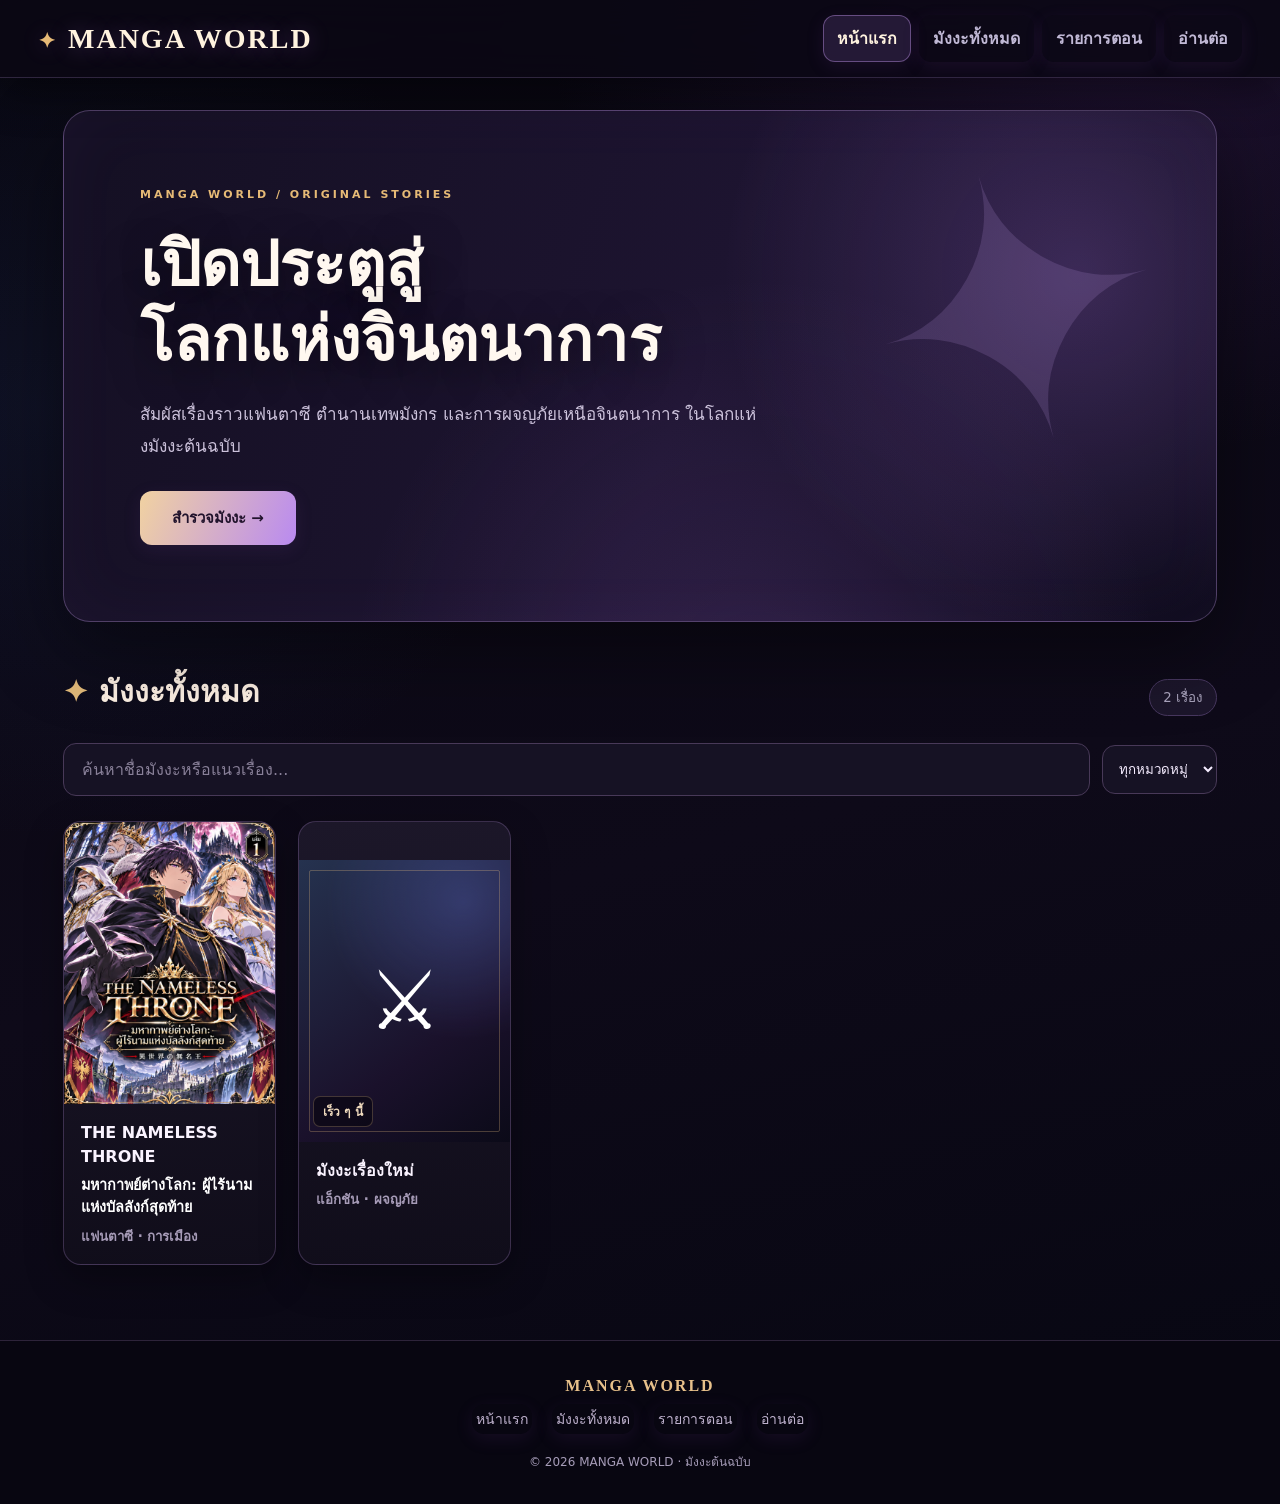
==== commit b0ef8769: "Add THE NAMELESS THRONE volume 1 and five original chapter pages" ====
--- a/index.html
+++ b/index.html
@@ -19,11 +19,12 @@
 
 </style>
 <link rel="stylesheet" href="manga-world-nightfall.css">
-</head><body><header><div class="inner"><a class="logo" href="#home" onclick="event.preventDefault();goHome()" aria-label="MANGA WORLD หน้าแรก">MANGA WORLD</a><button class="secondary menu-toggle" id="menuToggle" aria-controls="primaryNav" aria-expanded="false" onclick="toggleMenu()">☰ เมนู</button><nav class="primary-nav" id="primaryNav" aria-label="เมนูหลัก"><button data-view="home" onclick="goHome()">หน้าแรก</button><button data-view="library" onclick="goHome(true)">มังงะทั้งหมด</button><button data-view="chapters" onclick="showSection('chapters')">รายการตอน</button><button data-view="continue" onclick="showSection('continue')">อ่านต่อ</button></nav></div></header><main id="app"></main><footer><div class="footer-brand">MANGA WORLD</div><div class="footer-links"><button onclick="goHome()">หน้าแรก</button><button onclick="goHome(true)">มังงะทั้งหมด</button><button onclick="showSection('chapters')">รายการตอน</button><button onclick="showSection('continue')">อ่านต่อ</button></div><div class="footer-note">© 2026 MANGA WORLD · มังงะต้นฉบับ<br>เนื้อหาปัจจุบันเป็นตัวอย่างสำหรับทดสอบระบบอ่าน</div></footer>
+</head><body><header><div class="inner"><a class="logo" href="#home" onclick="event.preventDefault();goHome()" aria-label="MANGA WORLD หน้าแรก">MANGA WORLD</a><button class="secondary menu-toggle" id="menuToggle" aria-controls="primaryNav" aria-expanded="false" onclick="toggleMenu()">☰ เมนู</button><nav class="primary-nav" id="primaryNav" aria-label="เมนูหลัก"><button data-view="home" onclick="goHome()">หน้าแรก</button><button data-view="library" onclick="goHome(true)">มังงะทั้งหมด</button><button data-view="chapters" onclick="showSection('chapters')">รายการตอน</button><button data-view="continue" onclick="showSection('continue')">อ่านต่อ</button></nav></div></header><main id="app"></main><footer><div class="footer-brand">MANGA WORLD</div><div class="footer-links"><button onclick="goHome()">หน้าแรก</button><button onclick="goHome(true)">มังงะทั้งหมด</button><button onclick="showSection('chapters')">รายการตอน</button><button onclick="showSection('continue')">อ่านต่อ</button></div><div class="footer-note">© 2026 MANGA WORLD · มังงะต้นฉบับ</div></footer>
+<script src="nameless-throne-book.js"></script>
 <script>
 
 'use strict';
-const books=[{id:'nameless',title:'ราชันไร้นาม',genre:'แฟนตาซี · การเมือง',icon:'👑',desc:'มหากาพย์แฟนตาซีของราชันผู้วางหมากจากเงามืด (เนื้อหาตัวอย่างเพื่อทดสอบระบบอ่าน)',chapters:[{name:'ตอนที่ 1 — จุดเริ่มต้น',pages:['ประตูสู่โลกใบใหม่','เงาของราชัน','หมากตัวแรก','เรื่องราวกำลังจะเริ่มต้น']},{name:'ตอนที่ 2 — เส้นทางแห่งราชัน',pages:['การเดินทาง','พันธมิตรใหม่','ความลับที่ถูกซ่อน','โปรดติดตามตอนต่อไป']}]},{id:'new',title:'มังงะเรื่องใหม่',genre:'แอ็กชัน · ผจญภัย',icon:'⚔️',desc:'พื้นที่สำหรับมังงะต้นฉบับเรื่องต่อไป',chapters:[]}];
+const books=[namelessThrone,{id:'new',title:'มังงะเรื่องใหม่',genre:'แอ็กชัน · ผจญภัย',icon:'⚔️',desc:'พื้นที่สำหรับมังงะต้นฉบับเรื่องต่อไป',chapters:[]}];
 // ใส่พาธภาพแบนเนอร์ที่อัปโหลดไว้ใน repository เพื่อเปลี่ยนธีมให้ทุกคนเห็น
 const SITE_THEME={heroImage:''};
 function readSaved(key,fallback=null){try{const value=localStorage.getItem(key);return value?JSON.parse(value):fallback}catch(e){return fallback}}
@@ -31,7 +32,12 @@
 let current={view:'home',book:null,chapter:0,page:0,mode:(()=>{try{return localStorage.getItem('mw_mode')==='page'?'page':'scroll'}catch(e){return 'scroll'}})()};
 const app=document.getElementById('app');
 function esc(s){return String(s).replace(/[&<>"']/g,c=>({'&':'&amp;','<':'&lt;','>':'&gt;','"':'&quot;',"'":'&#39;'}[c]))}
-function cover(b){return `<div class="cover ${b.id==='new'?'alt':''}">${b.icon}<span>${b.chapters.length?'มีตอนสาธิต':'เร็ว ๆ นี้'}</span></div>`}
+function cover(b){
+  if(b.cover){
+    return `<div class="cover book-cover"><img src="${esc(b.cover)}" alt="ปกเล่ม 1 ของ ${esc(b.title)}" width="1152" height="1536" decoding="async"></div>`;
+  }
+  return `<div class="cover alt">${b.icon}<span>เร็ว ๆ นี้</span></div>`;
+}
 function toggleMenu(){const open=document.getElementById('primaryNav').classList.toggle('is-open');document.getElementById('menuToggle').setAttribute('aria-expanded',String(open))}
 function syncNav(){document.getElementById('primaryNav').classList.remove('is-open');document.getElementById('menuToggle').setAttribute('aria-expanded','false');document.querySelectorAll('[data-view]').forEach(el=>{const active=el.dataset.view===current.view;if(active)el.setAttribute('aria-current','page');else el.removeAttribute('aria-current')})}
 document.addEventListener('keydown',e=>{if(e.key==='Escape'){document.getElementById('primaryNav').classList.remove('is-open');document.getElementById('menuToggle').setAttribute('aria-expanded','false')}});
@@ -42,16 +48,18 @@
 function setMode(mode){current.mode=mode;try{localStorage.setItem('mw_mode',mode)}catch(e){}render()}
 function saveProgress(){if(!current.book)return;writeSaved('mw_progress_'+current.book.id+'_'+current.chapter,{page:current.page});let history=readSaved('mw_history',[]);if(!Array.isArray(history))history=[];history=history.filter(x=>x&&x.bookId!==current.book.id);history.unshift({bookId:current.book.id,chapter:current.chapter,page:current.page,updatedAt:Date.now()});writeSaved('mw_history',history.slice(0,30))}
 function movePage(delta){const n=current.book.chapters[current.chapter].pages.length;current.page=Math.max(0,Math.min(n-1,current.page+delta));saveProgress();render();document.getElementById('art')?.scrollIntoView({behavior:'smooth',block:'start'})}
-function pageMarkup(label,i,n){return `<article class="page-art" aria-label="หน้าที่ ${i+1}"><div class="top">${esc(current.book.title)}</div><div class="scene"><span class="symbol">${current.book.icon}</span><div class="bubble">${esc(label)}</div></div><div class="bottom"><span>ภาพสาธิต — ยังไม่ใช่ภาพมังงะจริง</span><span>${i+1} / ${n}</span></div></article>`}
-function libraryMarkup(){return `<section id="library"><div class="library-heading"><h2 class="section-heading">มังงะทั้งหมด</h2><small id="resultCount" role="status">${books.length} เรื่อง</small></div><div class="browse-tools"><input class="search" id="search" placeholder="ค้นหาชื่อมังงะหรือแนวเรื่อง..." aria-label="ค้นหามังงะ" oninput="filterBooks()"><select class="genre-select" id="genre" aria-label="เลือกหมวดหมู่" onchange="filterBooks()"><option value="">ทุกหมวดหมู่</option value="แฟนตาซี">แฟนตาซี</option><option value="การเมือง">การเมือง</option><option value="แอ็กชัน">แอ็กชัน</option><option value="ผจญภัย">ผจญภัย</option></select></div><div class="grid" id="bookGrid">${books.map(b=>`<button class="card" data-search="${esc((b.title+' '+b.genre).toLowerCase())}" data-genre="${esc(b.genre)}" onclick="openBook('${b.id}')">${cover(b)}<div class="card-info"><b>${esc(b.title)}</b><small>${esc(b.genre)}</small></div></button>`).join('')}</div><p class="empty hide" id="noBooks" role="status">ไม่พบมังงะที่ตรงกับการค้นหา ลองเปลี่ยนคำค้นหรือหมวดหมู่</p></section>`}
+function pageMarkup(page,i,n){
+  return `<figure class="manga-page"><img src="${esc(page.src)}" width="${page.width}" height="${page.height}" alt="หน้า ${i+1} — ${esc(page.alt)}" decoding="async"><figcaption>หน้า ${i+1} / ${n}</figcaption></figure>`;
+}
+function libraryMarkup(){return `<section id="library"><div class="library-heading"><h2 class="section-heading">มังงะทั้งหมด</h2><small id="resultCount" role="status">${books.length} เรื่อง</small></div><div class="browse-tools"><input class="search" id="search" placeholder="ค้นหาชื่อมังงะหรือแนวเรื่อง..." aria-label="ค้นหามังงะ" oninput="filterBooks()"><select class="genre-select" id="genre" aria-label="เลือกหมวดหมู่" onchange="filterBooks()"><option value="">ทุกหมวดหมู่</option><option value="แฟนตาซี">แฟนตาซี</option><option value="การเมือง">การเมือง</option><option value="แอ็กชัน">แอ็กชัน</option><option value="ผจญภัย">ผจญภัย</option></select></div><div class="grid" id="bookGrid">${books.map(b=>`<button class="card" data-search="${esc([b.title,b.thaiTitle,b.genre].filter(Boolean).join(' ').toLowerCase())}" data-genre="${esc(b.genre)}" onclick="openBook('${b.id}')">${cover(b)}<div class="card-info"><b>${esc(b.title)}</b>${b.thaiTitle?`<span class="book-subtitle">${esc(b.thaiTitle)}</span>`:''}<small>${esc(b.genre)}</small></div></button>`).join('')}</div><p class="empty hide" id="noBooks" role="status">ไม่พบมังงะที่ตรงกับการค้นหา ลองเปลี่ยนคำค้นหรือหมวดหมู่</p></section>`}
 function intro(label,title,desc){return `<div class="page-intro"><span class="eyebrow">${label}</span><h1>${title}</h1><p>${desc}</p></div>`}
 function applyHeroTheme(){if(!SITE_THEME.heroImage)return;try{const url=new URL(SITE_THEME.heroImage,location.href);if(!['http:','https:'].includes(url.protocol)||url.username||url.password)return;const hero=document.querySelector('.hero');if(hero){hero.classList.add('image-theme');hero.style.backgroundImage='linear-gradient(90deg,rgba(11,9,20,.95),rgba(11,9,20,.5)),url('+JSON.stringify(url.href)+')'}}catch(e){}}
 function render(){syncNav();
 if(current.view==='home'){app.innerHTML=`<section class="hero ice-hero"><div class="hero-copy"><span class="hero-kicker">MANGA WORLD · ORIGINAL FANTASY</span><h1>เปิดประตูสู่<br>โลกแห่งจินตนาการ</h1><p>สัมผัสเรื่องราวแฟนตาซี ตำนานเทพมังกร และการผจญภัยเหนือจินตนาการ ในโลกแห่งมังงะต้นฉบับ</p><button onclick="goHome(true)">สำรวจมังงะ →</button></div><figure class="hero-art"><img src="ice-dragon-theme.png" alt="ตัวละครหญิงผมเงินในชุดสีขาว พร้อมปีกมังกรสีฟ้าน้ำแข็ง" width="1025" height="1536" fetchpriority="high" decoding="async"></figure></section>${libraryMarkup()}`;applyHeroTheme();return}
 if(current.view==='library'){app.innerHTML=intro('MANGA COLLECTION','ค้นพบเรื่องราวที่คุณชอบ','เลือกมังงะจากชื่อเรื่องหรือหมวดหมู่ แล้วเปิดดูรายชื่อตอนเพื่อเริ่มอ่าน')+libraryMarkup();return}
-if(current.view==='chapters'){app.innerHTML=intro('CHAPTER DIRECTORY','รายการตอน','รวมตอนที่เปิดให้อ่าน แยกตามเรื่อง · ตอนปัจจุบันเป็นเนื้อหาสาธิต')+`<div class="episode-list">${books.filter(b=>b.chapters.length).map(b=>`<section><h2 class="section-heading">${esc(b.title)}</h2>${b.chapters.map((c,i)=>`<button class="episode-row" onclick="openBook('${b.id}');openChapter(${i})"><span><b>${esc(c.name)}</b><small>${c.pages.length} หน้า · ตอนสาธิต</small></span><span class="arrow">อ่าน ›</span></button>`).join('')}</section>`).join('')||'<p class="empty">ยังไม่มีตอนให้อ่าน</p>'}</div>`;return}
+if(current.view==='chapters'){app.innerHTML=intro('CHAPTER DIRECTORY','รายการตอน','รวมตอนที่เปิดให้อ่าน แยกตามเรื่อง')+`<div class="episode-list">${books.filter(b=>b.chapters.length).map(b=>`<section><h2 class="section-heading">${esc(b.title)}</h2>${b.chapters.map((c,i)=>`<button class="episode-row" onclick="openBook('${b.id}');openChapter(${i})"><span><b>${esc(c.name)}</b><small>${c.pages.length} หน้า</small></span><span class="arrow">อ่าน ›</span></button>`).join('')}</section>`).join('')||'<p class="empty">ยังไม่มีตอนให้อ่าน</p>'}</div>`;return}
 if(current.view==='continue'){let history=readSaved('mw_history',[]);if(!Array.isArray(history))history=[];const entries=history.filter(x=>x&&books.some(b=>b.id===x.bookId&&Number.isInteger(x.chapter)&&b.chapters[x.chapter]));app.innerHTML=intro('YOUR READING','อ่านต่อจากครั้งก่อน','ประวัติการอ่านบันทึกไว้ในเบราว์เซอร์และอุปกรณ์นี้')+(entries.length?`<div class="reading-list">${entries.map(x=>{const b=books.find(b=>b.id===x.bookId),c=b.chapters[x.chapter];return `<article class="reading-card">${cover(b)}<div><h2>${esc(b.title)}</h2><p>${esc(c.name)}<br>เปิดอ่านล่าสุด${current.mode==='page'?' · หน้า '+(Math.max(0,Math.min(Number(x.page)||0,c.pages.length-1))+1):''}</p><button onclick="openBook('${b.id}');openChapter(${x.chapter})">อ่านต่อ →</button></div></article>`}).join('')}</div>`:`<div class="empty-state"><div class="empty-icon">◇</div><h2>เริ่มเรื่องแรกของคุณ</h2><p>เมื่อเปิดอ่านมังงะ เรื่องที่อ่านจะปรากฏที่นี่<br>เพื่อกลับมาอ่านต่อได้สะดวก</p><button onclick="goHome(true)">เลือกมังงะให้อ่าน</button></div>`);return}
-let b=current.book;if(current.view==='detail'){app.innerHTML=`<button class="ghost back" onclick="goHome()">← กลับหน้าแรก</button><section class="detail">${cover(b)}<div><h1>${esc(b.title)}</h1><p class="muted">${esc(b.genre)}</p><p>${esc(b.desc)}</p><p>${b.chapters.length} ตอน</p>${b.chapters.length?'<button onclick="openChapter(0)">เริ่มอ่านตอนที่ 1</button>':''}</div></section><section class="chapters"><h2 class="section-heading">รายชื่อตอน</h2>${b.chapters.length?b.chapters.map((c,i)=>`<button class="chapter" onclick="openChapter(${i})"><span>${esc(c.name)}</span><span>อ่าน ›</span></button>`).join(''):'<p class="notice">เรื่องนี้ยังไม่มีตอนให้อ่าน</p>'}</section>`;return}let c=b.chapters[current.chapter],n=c.pages.length;app.innerHTML=`<button class="ghost back" onclick="openBook('${b.id}')">← กลับรายชื่อตอน</button><div class="reader-head"><h1>${esc(b.title)} · ${esc(c.name)}</h1><span class="muted">${n} หน้า</span></div><div class="notice">ภาพในตอนนี้เป็นหน้าตัวอย่างเพื่อทดสอบระบบอ่าน ยังไม่ใช่มังงะที่วาดเสร็จแล้ว</div><div class="reader-controls"><button class="${current.mode==='scroll'?'active':''}" onclick="setMode('scroll')">↕ เลื่อนอ่าน</button><button class="${current.mode==='page'?'active':''}" onclick="setMode('page')">⇦ เปลี่ยนหน้า (ขวาไปซ้าย)</button></div><div id="art">${current.mode==='scroll'?c.pages.map((p,i)=>pageMarkup(p,i,n)).join(''):pageMarkup(c.pages[current.page],current.page,n)}</div>${current.mode==='page'?`<div class="page-nav"><button class="secondary" onclick="movePage(-1)" ${current.page===0?'disabled':''}>หน้าก่อนหน้า →</button><button onclick="movePage(1)" ${current.page===n-1?'disabled':''}>← หน้าถัดไป</button></div><p class="muted" style="text-align:center">หน้า ${current.page+1} จาก ${n} · จำหน้าที่อ่านค้างไว้ในเครื่องนี้</p>`:''}<div class="page-nav"><button class="secondary" onclick="openBook('${b.id}')">รายชื่อตอน</button><button onclick="nextChapter()" ${current.chapter+1>=b.chapters.length?'disabled':''}>ตอนถัดไป →</button></div>`}
+let b=current.book;if(current.view==='detail'){app.innerHTML=`<button class="ghost back" onclick="goHome()">← กลับหน้าแรก</button><section class="detail">${cover(b)}<div><h1>${esc(b.title)}</h1>${b.thaiTitle?`<p class="detail-subtitle">${esc(b.thaiTitle)}</p>`: ''}<p class="muted">${esc(b.genre)}</p><p>${esc(b.desc)}</p><p>${b.chapters.length} ตอน</p>${b.chapters.length?'<button onclick="openChapter(0)">เริ่มอ่านตอนที่ 1</button>':''}</div></section><section class="chapters"><h2 class="section-heading">รายชื่อตอน</h2>${b.chapters.length?b.chapters.map((c,i)=>`<button class="chapter" onclick="openChapter(${i})"><span>${esc(c.name)}</span><span>อ่าน ›</span></button>`).join(''):'<p class="notice">เรื่องนี้ยังไม่มีตอนให้อ่าน</p>'}</section>`;return}let c=b.chapters[current.chapter],n=c.pages.length;app.innerHTML=`<button class="ghost back" onclick="openBook('${b.id}')">← กลับรายชื่อตอน</button><div class="reader-head"><h1>${esc(b.title)} · ${esc(c.name)}</h1><span class="muted">${n} หน้า</span></div><div class="reader-controls"><button class="${current.mode==='scroll'?'active':''}" onclick="setMode('scroll')">↕ เลื่อนอ่าน</button><button class="${current.mode==='page'?'active':''}" onclick="setMode('page')">อ่านทีละหน้า</button></div><div id="art">${current.mode==='scroll'?c.pages.map((p,i)=>pageMarkup(p,i,n)).join(''):pageMarkup(c.pages[current.page],current.page,n)}</div>${current.mode==='page'?`<div class="page-nav"><button class="secondary" onclick="movePage(-1)" ${current.page===0?'disabled':''}>หน้าก่อนหน้า →</button><button onclick="movePage(1)" ${current.page===n-1?'disabled':''}>← หน้าถัดไป</button></div><p class="muted" style="text-align:center">หน้า ${current.page+1} จาก ${n} · จำหน้าที่อ่านค้างไว้ในเครื่องนี้</p>`:''}<div class="page-nav"><button class="secondary" onclick="openBook('${b.id}')">รายชื่อตอน</button><button onclick="nextChapter()" ${current.chapter+1>=b.chapters.length?'disabled':''}>ตอนถัดไป →</button></div>`}
 function filterBooks(){const q=document.getElementById('search').value.trim().toLowerCase(),genre=document.getElementById('genre').value;let count=0;document.querySelectorAll('.card').forEach(el=>{const ok=el.dataset.search.includes(q)&&el.dataset.genre.includes(genre);el.classList.toggle('hide',!ok);if(ok)count++});document.getElementById('noBooks').classList.toggle('hide',count!==0);document.getElementById('resultCount').textContent=count+' เรื่อง'}
 function nextChapter(){if(current.chapter+1<current.book.chapters.length)openChapter(current.chapter+1)}
 render();
--- a/manga-world-nightfall.css
+++ b/manga-world-nightfall.css
@@ -213,3 +213,37 @@
 @media(prefers-reduced-motion:reduce){
   *,*::before,*::after{transition:none!important;animation:none!important}
 }
+
+.book-cover img {
+  display: block;
+  width: 100%;
+  height: 100%;
+  object-fit: contain;
+}
+.book-cover::after { display: none; }
+.book-subtitle {
+  display: block;
+  margin-bottom: 8px;
+  font-size: .9rem;
+  line-height: 1.5;
+}
+.detail-subtitle { margin: 0; font-size: 1.1rem; }
+.detail > div, .reading-card > div { min-width: 0; overflow-wrap: break-word; }
+#art { scroll-margin-top: 85px; }
+.manga-page {
+  width: 100%;
+  max-width: 800px;
+  margin: 16px auto;
+}
+.manga-page img {
+  display: block;
+  width: 100%;
+  height: auto;
+  object-fit: contain;
+}
+.manga-page figcaption {
+  margin-top: 4px;
+  text-align: center;
+  color: var(--muted);
+  font-size: .85rem;
+}
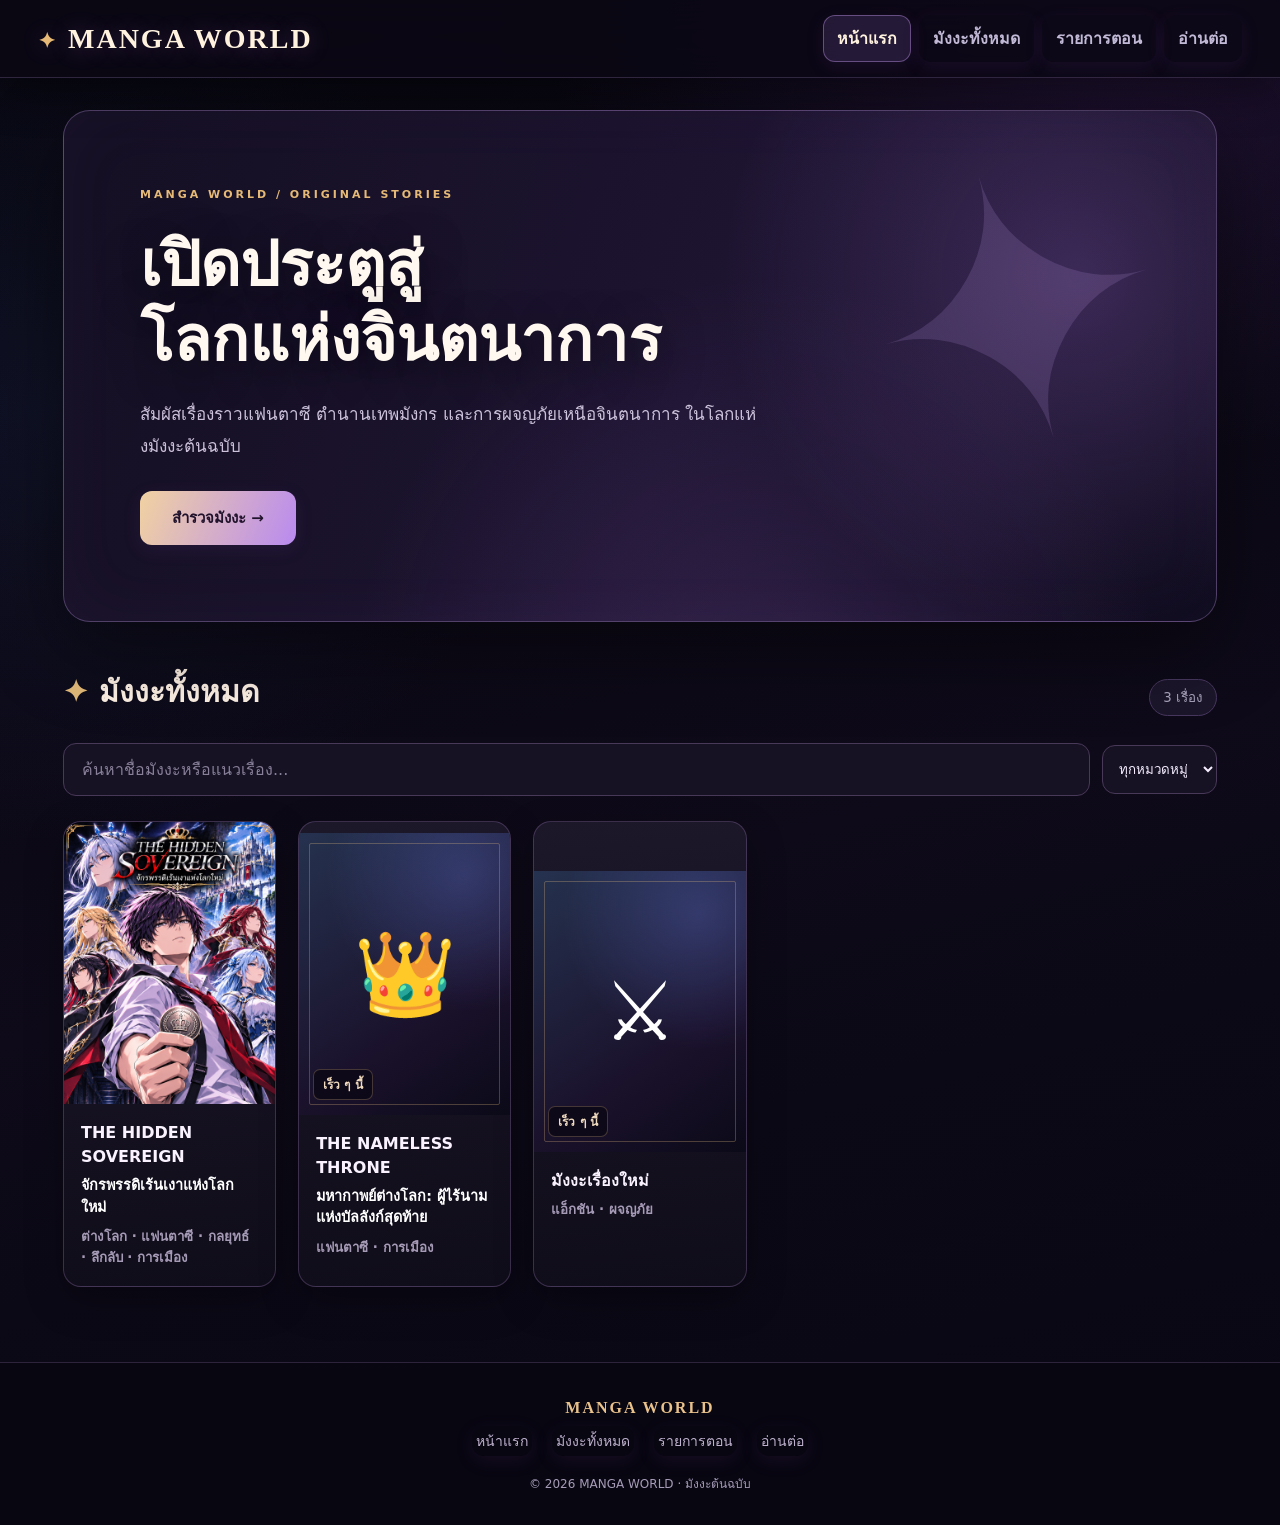
==== commit 82c374c5: "Connect HIDDEN SOVEREIGN chapter 1 to catalog and reader" ====
--- a/index.html
+++ b/index.html
@@ -21,10 +21,11 @@
 <link rel="stylesheet" href="manga-world-nightfall.css">
 </head><body><header><div class="inner"><a class="logo" href="#home" onclick="event.preventDefault();goHome()" aria-label="MANGA WORLD หน้าแรก">MANGA WORLD</a><button class="secondary menu-toggle" id="menuToggle" aria-controls="primaryNav" aria-expanded="false" onclick="toggleMenu()">☰ เมนู</button><nav class="primary-nav" id="primaryNav" aria-label="เมนูหลัก"><button data-view="home" onclick="goHome()">หน้าแรก</button><button data-view="library" onclick="goHome(true)">มังงะทั้งหมด</button><button data-view="chapters" onclick="showSection('chapters')">รายการตอน</button><button data-view="continue" onclick="showSection('continue')">อ่านต่อ</button></nav></div></header><main id="app"></main><footer><div class="footer-brand">MANGA WORLD</div><div class="footer-links"><button onclick="goHome()">หน้าแรก</button><button onclick="goHome(true)">มังงะทั้งหมด</button><button onclick="showSection('chapters')">รายการตอน</button><button onclick="showSection('continue')">อ่านต่อ</button></div><div class="footer-note">© 2026 MANGA WORLD · มังงะต้นฉบับ</div></footer>
 <script src="nameless-throne-book.js"></script>
+<script src="hidden-sovereign-book.js"></script>
 <script>
 
 'use strict';
-const books=[namelessThrone,{id:'new',title:'มังงะเรื่องใหม่',genre:'แอ็กชัน · ผจญภัย',icon:'⚔️',desc:'พื้นที่สำหรับมังงะต้นฉบับเรื่องต่อไป',chapters:[]}];
+const books=[hiddenSovereign,namelessThrone,{id:'new',title:'มังงะเรื่องใหม่',genre:'แอ็กชัน · ผจญภัย',icon:'⚔️',desc:'พื้นที่สำหรับมังงะต้นฉบับเรื่องต่อไป',chapters:[]}];
 // ใส่พาธภาพแบนเนอร์ที่อัปโหลดไว้ใน repository เพื่อเปลี่ยนธีมให้ทุกคนเห็น
 const SITE_THEME={heroImage:''};
 function readSaved(key,fallback=null){try{const value=localStorage.getItem(key);return value?JSON.parse(value):fallback}catch(e){return fallback}}
@@ -34,7 +35,7 @@
 function esc(s){return String(s).replace(/[&<>"']/g,c=>({'&':'&amp;','<':'&lt;','>':'&gt;','"':'&quot;',"'":'&#39;'}[c]))}
 function cover(b){
   if(b.cover){
-    return `<div class="cover book-cover"><img src="${esc(b.cover)}" alt="ปกเล่ม 1 ของ ${esc(b.title)}" width="1152" height="1536" decoding="async"></div>`;
+    return `<div class="cover book-cover"><img src="${esc(b.cover)}" alt="ปกเล่ม 1 ของ ${esc(b.title)}" width="${b.coverWidth||1152}" height="${b.coverHeight||1536}" decoding="async"></div>`;
   }
   return `<div class="cover alt">${b.icon}<span>เร็ว ๆ นี้</span></div>`;
 }
@@ -42,7 +43,7 @@
 function syncNav(){document.getElementById('primaryNav').classList.remove('is-open');document.getElementById('menuToggle').setAttribute('aria-expanded','false');document.querySelectorAll('[data-view]').forEach(el=>{const active=el.dataset.view===current.view;if(active)el.setAttribute('aria-current','page');else el.removeAttribute('aria-current')})}
 document.addEventListener('keydown',e=>{if(e.key==='Escape'){document.getElementById('primaryNav').classList.remove('is-open');document.getElementById('menuToggle').setAttribute('aria-expanded','false')}});
 function goHome(library=false){showSection(library?'library':'home')}
-function showSection(view){current.view=view;render();window.scrollTo(0,0)}
+function showSection(view){current.view=view;const route=view==='detail'?'#book/'+current.book.id:view==='reader'?'#read/'+current.book.id+'/'+(current.chapter+1):'#'+view;if(location.hash!==route)history.pushState(null,'',route);render();window.scrollTo(0,0)}
 function openBook(id){const book=books.find(b=>b.id===id);if(!book)return;current.book=book;showSection('detail')}
 function openChapter(i){if(!current.book?.chapters[i])return;current.chapter=i;current.page=0;const saved=readSaved('mw_progress_'+current.book.id+'_'+i);if(saved&&Number.isInteger(saved.page))current.page=Math.max(0,Math.min(saved.page,current.book.chapters[i].pages.length-1));saveProgress();showSection('reader')}
 function setMode(mode){current.mode=mode;try{localStorage.setItem('mw_mode',mode)}catch(e){}render()}
@@ -62,6 +63,16 @@
 let b=current.book;if(current.view==='detail'){app.innerHTML=`<button class="ghost back" onclick="goHome()">← กลับหน้าแรก</button><section class="detail">${cover(b)}<div><h1>${esc(b.title)}</h1>${b.thaiTitle?`<p class="detail-subtitle">${esc(b.thaiTitle)}</p>`: ''}<p class="muted">${esc(b.genre)}</p><p>${esc(b.desc)}</p><p>${b.chapters.length} ตอน</p>${b.chapters.length?'<button onclick="openChapter(0)">เริ่มอ่านตอนที่ 1</button>':''}</div></section><section class="chapters"><h2 class="section-heading">รายชื่อตอน</h2>${b.chapters.length?b.chapters.map((c,i)=>`<button class="chapter" onclick="openChapter(${i})"><span>${esc(c.name)}</span><span>อ่าน ›</span></button>`).join(''):'<p class="notice">เรื่องนี้ยังไม่มีตอนให้อ่าน</p>'}</section>`;return}let c=b.chapters[current.chapter],n=c.pages.length;app.innerHTML=`<button class="ghost back" onclick="openBook('${b.id}')">← กลับรายชื่อตอน</button><div class="reader-head"><h1>${esc(b.title)} · ${esc(c.name)}</h1><span class="muted">${n} หน้า</span></div><div class="reader-controls"><button class="${current.mode==='scroll'?'active':''}" onclick="setMode('scroll')">↕ เลื่อนอ่าน</button><button class="${current.mode==='page'?'active':''}" onclick="setMode('page')">อ่านทีละหน้า</button></div><div id="art">${current.mode==='scroll'?c.pages.map((p,i)=>pageMarkup(p,i,n)).join(''):pageMarkup(c.pages[current.page],current.page,n)}</div>${current.mode==='page'?`<div class="page-nav"><button class="secondary" onclick="movePage(-1)" ${current.page===0?'disabled':''}>หน้าก่อนหน้า →</button><button onclick="movePage(1)" ${current.page===n-1?'disabled':''}>← หน้าถัดไป</button></div><p class="muted" style="text-align:center">หน้า ${current.page+1} จาก ${n} · จำหน้าที่อ่านค้างไว้ในเครื่องนี้</p>`:''}<div class="page-nav"><button class="secondary" onclick="openBook('${b.id}')">รายชื่อตอน</button><button onclick="nextChapter()" ${current.chapter+1>=b.chapters.length?'disabled':''}>ตอนถัดไป →</button></div>`}
 function filterBooks(){const q=document.getElementById('search').value.trim().toLowerCase(),genre=document.getElementById('genre').value;let count=0;document.querySelectorAll('.card').forEach(el=>{const ok=el.dataset.search.includes(q)&&el.dataset.genre.includes(genre);el.classList.toggle('hide',!ok);if(ok)count++});document.getElementById('noBooks').classList.toggle('hide',count!==0);document.getElementById('resultCount').textContent=count+' เรื่อง'}
 function nextChapter(){if(current.chapter+1<current.book.chapters.length)openChapter(current.chapter+1)}
-render();
+function restoreRoute(){
+const parts=location.hash.slice(1).split('/');
+if(parts[0]==='book'||parts[0]==='read'){
+ const book=books.find(b=>b.id===parts[1]);
+ if(book){current.book=book;if(parts[0]==='read'&&/^\d+$/.test(parts[2]||'')&&book.chapters[Number(parts[2])-1]){openChapter(Number(parts[2])-1);return}showSection('detail');return}
+}
+showSection(['home','library','chapters','continue'].includes(parts[0])?parts[0]:'home');
+}
+window.addEventListener('popstate',restoreRoute);
+window.addEventListener('hashchange',restoreRoute);
+restoreRoute();
 </script></body></html>
 
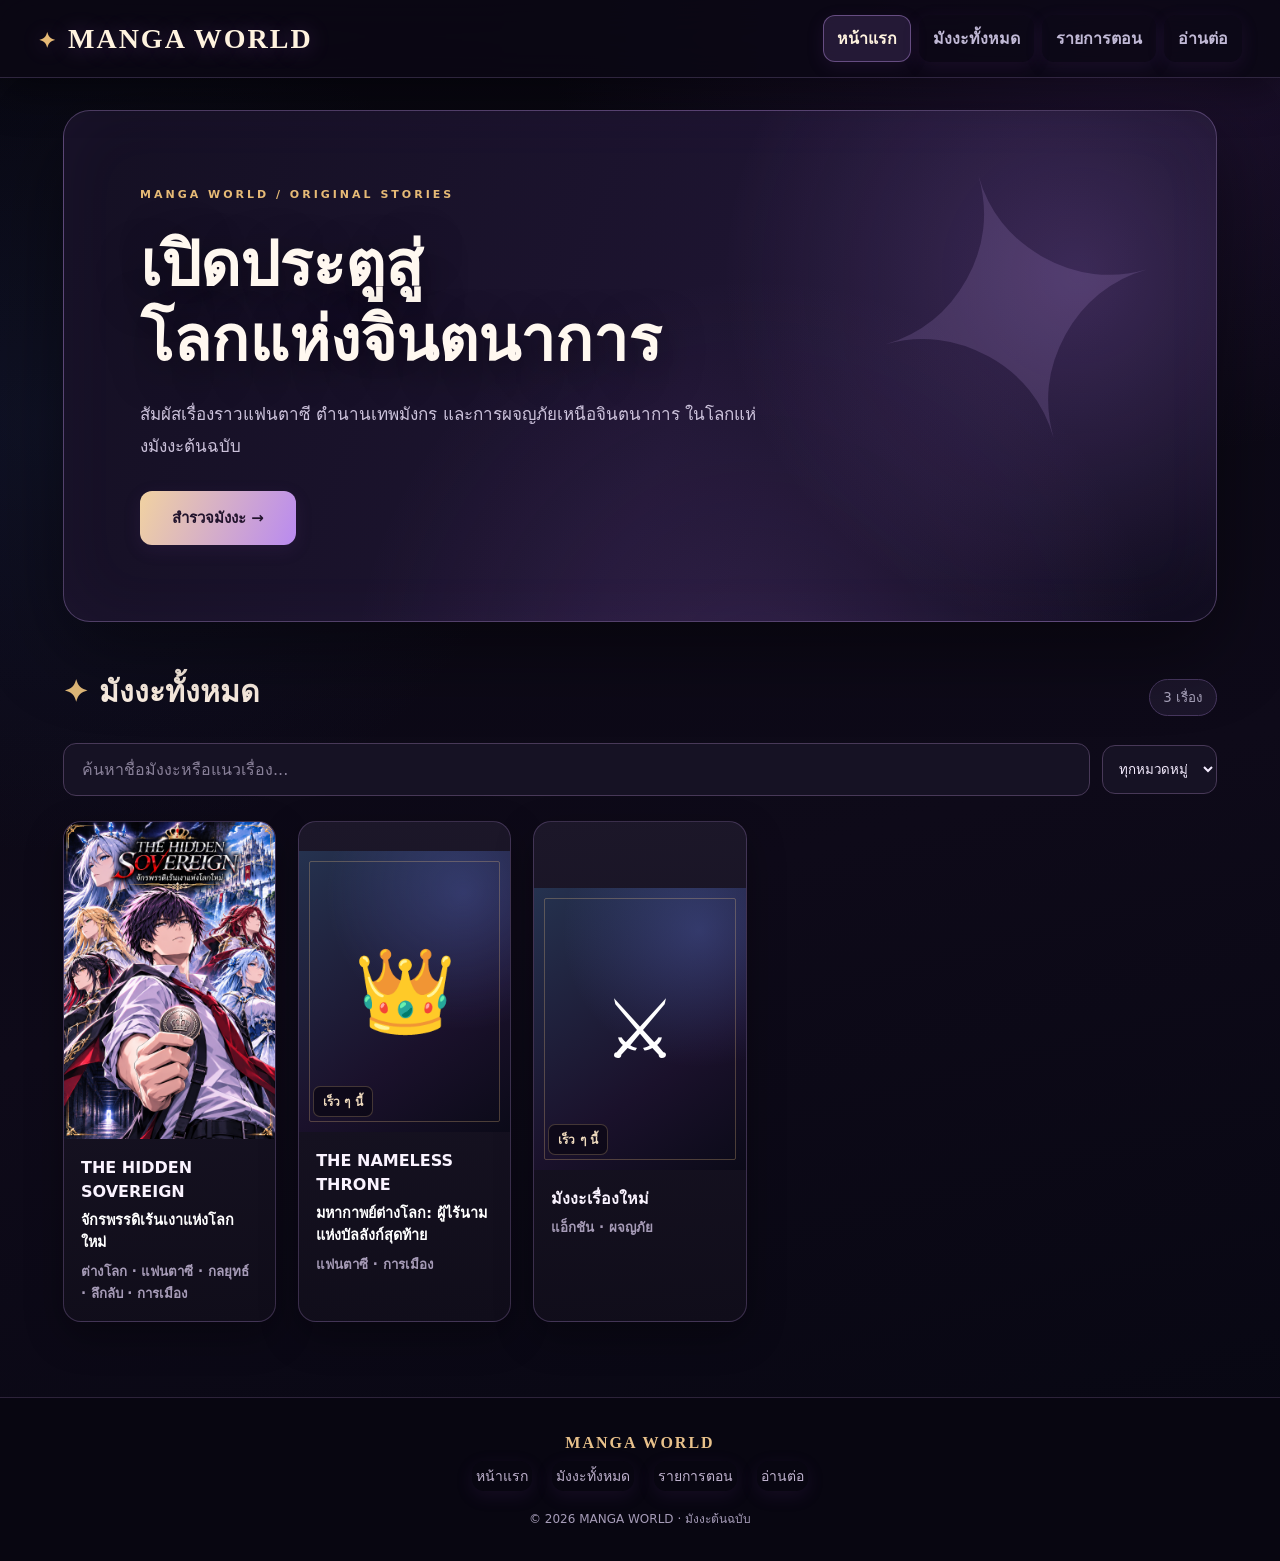
==== commit 8609ed63: "Show the full portrait cover without clipping" ====
--- a/index.html
+++ b/index.html
@@ -35,7 +35,7 @@
 function esc(s){return String(s).replace(/[&<>"']/g,c=>({'&':'&amp;','<':'&lt;','>':'&gt;','"':'&quot;',"'":'&#39;'}[c]))}
 function cover(b){
   if(b.cover){
-    return `<div class="cover book-cover"><img src="${esc(b.cover)}" alt="ปกเล่ม 1 ของ ${esc(b.title)}" width="${b.coverWidth||1152}" height="${b.coverHeight||1536}" decoding="async"></div>`;
+    return `<div class="cover book-cover" style="aspect-ratio:${b.coverWidth||1152}/${b.coverHeight||1536}"><img src="${esc(b.cover)}" alt="ปกเล่ม 1 ของ ${esc(b.title)}" width="${b.coverWidth||1152}" height="${b.coverHeight||1536}" decoding="async"></div>`;
   }
   return `<div class="cover alt">${b.icon}<span>เร็ว ๆ นี้</span></div>`;
 }
